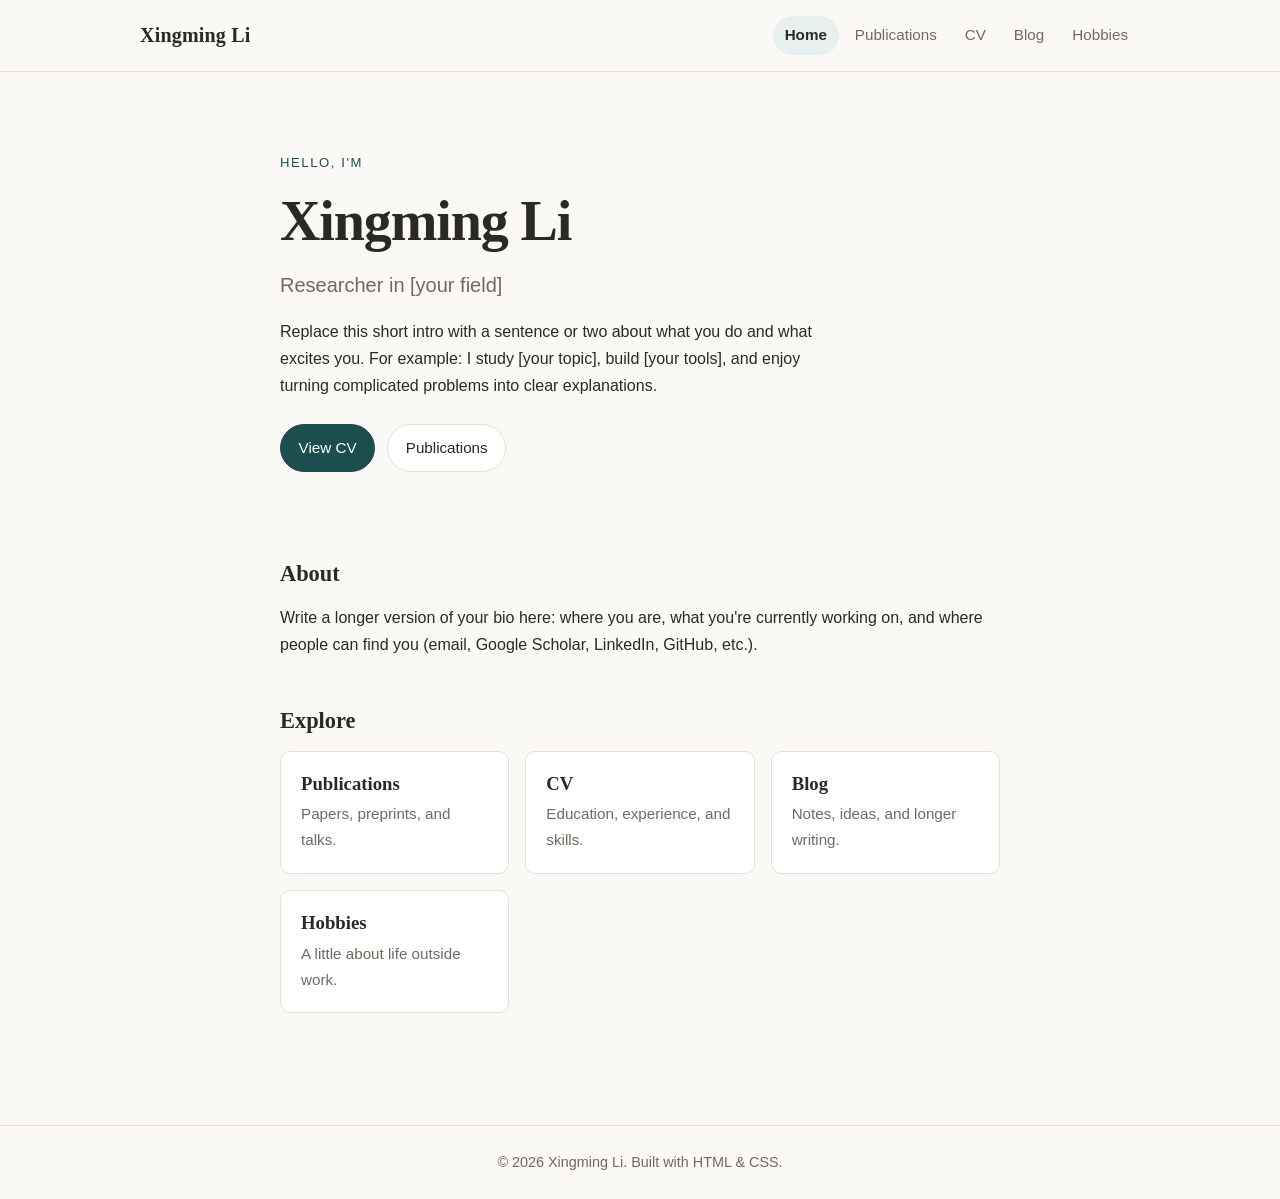
==== index.html @ d1c4b83f "Initial personal website" ====
<!doctype html>
<html lang="en">
<head>
  <meta charset="utf-8">
  <meta name="viewport" content="width=device-width, initial-scale=1">
  <title>Xingming Li — Personal Website</title>
  <meta name="description" content="Personal academic and career website of Xingming Li.">
  <link rel="stylesheet" href="assets/css/style.css">
</head>
<body>
  <header class="site-header">
    <div class="header-inner">
      <a class="site-name" href="index.html">Xingming Li</a>
      <nav class="site-nav" aria-label="Main navigation">
        <a href="index.html" class="active" aria-current="page">Home</a>
        <a href="publications.html">Publications</a>
        <a href="cv.html">CV</a>
        <a href="blog.html">Blog</a>
        <a href="hobbies.html">Hobbies</a>
      </nav>
    </div>
  </header>

  <main>
    <section class="hero">
      <p class="eyebrow">Hello, I'm</p>
      <h1>Xingming Li</h1>
      <p class="tagline">Researcher in [your field]</p>
      <p class="hero-text">
        Replace this short intro with a sentence or two about what you do and what
        excites you. For example: I study [your topic], build [your tools], and
        enjoy turning complicated problems into clear explanations.
      </p>
      <div class="hero-actions">
        <a class="btn btn-primary" href="cv.html">View CV</a>
        <a class="btn" href="publications.html">Publications</a>
      </div>
    </section>

    <section class="about">
      <h2 class="section-title">About</h2>
      <p>
        Write a longer version of your bio here: where you are, what you're
        currently working on, and where people can find you (email, Google Scholar,
        LinkedIn, GitHub, etc.).
      </p>
    </section>

    <section>
      <h2 class="section-title">Explore</h2>
      <div class="link-grid">
        <a class="link-card" href="publications.html">
          <h3>Publications</h3>
          <p>Papers, preprints, and talks.</p>
        </a>
        <a class="link-card" href="cv.html">
          <h3>CV</h3>
          <p>Education, experience, and skills.</p>
        </a>
        <a class="link-card" href="blog.html">
          <h3>Blog</h3>
          <p>Notes, ideas, and longer writing.</p>
        </a>
        <a class="link-card" href="hobbies.html">
          <h3>Hobbies</h3>
          <p>A little about life outside work.</p>
        </a>
      </div>
    </section>
  </main>

  <footer>
    <p>© <span id="year"></span> Xingming Li. Built with HTML &amp; CSS.</p>
  </footer>

  <script src="assets/js/main.js"></script>
</body>
</html>
---- assets/css/style.css ----
:root {
  --bg: #faf9f6;
  --surface: #ffffff;
  --ink: #2b2925;
  --muted: #6f6a61;
  --line: #e5e1d7;
  --accent: #1d4e4f;
  --accent-soft: #e8f0ef;
  --radius: 10px;
  --max-width: 760px;
}

* {
  box-sizing: border-box;
}

html {
  scroll-behavior: smooth;
}

body {
  margin: 0;
  font-family: -apple-system, BlinkMacSystemFont, "Segoe UI", Roboto, Helvetica,
    Arial, sans-serif;
  background: var(--bg);
  color: var(--ink);
  line-height: 1.7;
}

a {
  color: var(--accent);
  text-decoration: none;
}

a:hover {
  text-decoration: underline;
}

/* Header */

.site-header {
  position: sticky;
  top: 0;
  z-index: 10;
  background: rgba(250, 249, 246, 0.92);
  backdrop-filter: blur(8px);
  border-bottom: 1px solid var(--line);
}

.header-inner {
  max-width: 1040px;
  margin: 0 auto;
  padding: 1rem 1.25rem;
  display: flex;
  align-items: center;
  justify-content: space-between;
  gap: 1rem;
  flex-wrap: wrap;
}

.site-name {
  font-family: Georgia, "Iowan Old Style", "Times New Roman", serif;
  font-size: 1.25rem;
  font-weight: 600;
  color: var(--ink);
  letter-spacing: 0.01em;
}

.site-name:hover {
  color: var(--accent);
  text-decoration: none;
}

.site-nav {
  display: flex;
  flex-wrap: wrap;
  gap: 0.25rem;
}

.site-nav a {
  color: var(--muted);
  padding: 0.4rem 0.75rem;
  border-radius: 999px;
  font-size: 0.95rem;
}

.site-nav a:hover {
  color: var(--ink);
  background: var(--accent-soft);
  text-decoration: none;
}

.site-nav a.active {
  color: var(--ink);
  background: var(--accent-soft);
  font-weight: 600;
}

/* Layout */

main {
  max-width: var(--max-width);
  margin: 0 auto;
  padding: 3rem 1.25rem 4rem;
}

.hero {
  padding: 2rem 0 2.5rem;
}

.eyebrow {
  text-transform: uppercase;
  letter-spacing: 0.12em;
  font-size: 0.82rem;
  color: var(--accent);
  margin: 0 0 0.75rem;
}

h1,
h2,
h3 {
  font-family: Georgia, "Iowan Old Style", "Times New Roman", serif;
  line-height: 1.25;
}

h1 {
  font-size: clamp(2.5rem, 6vw, 3.5rem);
  margin: 0 0 0.75rem;
  font-weight: 600;
  letter-spacing: -0.02em;
}

.tagline {
  font-size: 1.25rem;
  color: var(--muted);
  margin: 0 0 1rem;
}

.hero-text {
  max-width: 60ch;
  margin: 0;
}

.hero-actions {
  display: flex;
  flex-wrap: wrap;
  gap: 0.75rem;
  margin-top: 1.5rem;
}

.btn {
  display: inline-block;
  padding: 0.65rem 1.1rem;
  border-radius: 999px;
  border: 1px solid var(--line);
  background: var(--surface);
  color: var(--ink);
  font-size: 0.95rem;
  font-weight: 500;
  cursor: pointer;
  transition: border-color 0.15s ease, color 0.15s ease, transform 0.15s ease;
}

.btn:hover {
  border-color: var(--accent);
  color: var(--accent);
  text-decoration: none;
  transform: translateY(-1px);
}

.btn-primary {
  background: var(--accent);
  border-color: var(--accent);
  color: #fff;
}

.btn-primary:hover {
  background: #173f40;
  border-color: #173f40;
  color: #fff;
}

section {
  margin-bottom: 3rem;
}

.section-title {
  font-size: 1.4rem;
  margin: 0 0 1rem;
}

.page-head {
  padding: 1rem 0 2rem;
}

.page-head h1 {
  font-size: clamp(2rem, 5vw, 2.8rem);
  margin-bottom: 0.5rem;
}

.page-head p {
  color: var(--muted);
  max-width: 65ch;
  margin: 0 0 1.25rem;
}

/* Home cards */

.link-grid {
  display: grid;
  grid-template-columns: repeat(auto-fit, minmax(210px, 1fr));
  gap: 1rem;
}

.link-card {
  display: block;
  background: var(--surface);
  border: 1px solid var(--line);
  border-radius: var(--radius);
  padding: 1.25rem;
  color: var(--ink);
  transition: border-color 0.15s ease, transform 0.15s ease,
    box-shadow 0.15s ease;
}

.link-card:hover {
  border-color: var(--accent);
  color: var(--ink);
  text-decoration: none;
  transform: translateY(-2px);
  box-shadow: 0 6px 18px rgba(43, 41, 37, 0.06);
}

.link-card h3 {
  margin: 0 0 0.4rem;
}

.link-card p {
  margin: 0;
  color: var(--muted);
  font-size: 0.95rem;
}

/* Publications */

.pub-list {
  list-style: none;
  padding: 0;
  margin: 0;
  display: grid;
  gap: 1rem;
}

.pub-list li {
  background: var(--surface);
  border: 1px solid var(--line);
  border-left: 3px solid var(--accent);
  border-radius: var(--radius);
  padding: 1.25rem 1.4rem;
}

.pub-meta {
  font-size: 0.8rem;
  text-transform: uppercase;
  letter-spacing: 0.08em;
  color: var(--accent);
  margin: 0 0 0.3rem;
}

.pub-list h2 {
  font-size: 1.15rem;
  margin: 0 0 0.35rem;
}

.pub-authors {
  margin: 0 0 0.75rem;
  color: var(--muted);
}

.pub-links {
  display: flex;
  flex-wrap: wrap;
  gap: 1rem;
  font-size: 0.9rem;
}

/* CV */

.cv-block {
  margin-bottom: 2.5rem;
}

.cv-block h2 {
  font-size: 1.3rem;
  padding-bottom: 0.4rem;
  border-bottom: 1px solid var(--line);
  margin: 0 0 1.25rem;
}

.cv-item {
  border-left: 2px solid var(--line);
  padding-left: 1.25rem;
  margin-bottom: 1.25rem;
}

.cv-item h3 {
  margin: 0;
  font-size: 1.05rem;
}

.cv-meta {
  color: var(--muted);
  margin: 0.15rem 0 0.4rem;
  font-size: 0.92rem;
}

.cv-item p:last-child {
  margin-bottom: 0;
}

.cv-list {
  padding-left: 1.2rem;
  margin: 0;
  color: var(--ink);
}

.cv-list li {
  margin-bottom: 0.5rem;
}

/* Blog */

.post-list {
  list-style: none;
  padding: 0;
  margin: 0;
  display: grid;
  gap: 1.25rem;
}

.post-card {
  display: block;
  background: var(--surface);
  border: 1px solid var(--line);
  border-radius: var(--radius);
  padding: 1.4rem;
  color: var(--ink);
  transition: border-color 0.15s ease, transform 0.15s ease,
    box-shadow 0.15s ease;
}

.post-card:hover {
  border-color: var(--accent);
  color: var(--ink);
  text-decoration: none;
  transform: translateY(-2px);
  box-shadow: 0 6px 18px rgba(43, 41, 37, 0.06);
}

.post-card time {
  color: var(--muted);
  font-size: 0.85rem;
  text-transform: uppercase;
  letter-spacing: 0.06em;
}

.post-card h2 {
  margin: 0.35rem 0 0.5rem;
  font-size: 1.3rem;
}

.post-card p {
  margin: 0;
  color: var(--muted);
}

.post-meta {
  color: var(--muted);
  margin: 0 0 2rem;
}

.post-body {
  font-size: 1.05rem;
}

.post-body h2 {
  margin-top: 2rem;
}

code {
  background: var(--accent-soft);
  border-radius: 4px;
  padding: 0.1rem 0.35rem;
  font-size: 0.92em;
}

/* Hobbies */

.hobby-grid {
  display: grid;
  grid-template-columns: repeat(auto-fit, minmax(220px, 1fr));
  gap: 1rem;
}

.hobby-card {
  background: var(--surface);
  border: 1px solid var(--line);
  border-radius: var(--radius);
  padding: 1.5rem;
}

.hobby-icon {
  display: block;
  font-size: 1.6rem;
  margin-bottom: 0.75rem;
}

.hobby-card h2 {
  font-size: 1.15rem;
  margin: 0 0 0.4rem;
}

.hobby-card p {
  margin: 0;
  color: var(--muted);
  font-size: 0.95rem;
}

/* 404 */

.not-found {
  text-align: center;
  padding: 5rem 1.25rem;
}

/* Footer */

footer {
  border-top: 1px solid var(--line);
  text-align: center;
  color: var(--muted);
  padding: 1.5rem 1.25rem;
  font-size: 0.9rem;
}

footer p {
  margin: 0;
}

/* Print */

@media print {
  .site-header,
  .btn,
  footer,
  .hero-actions {
    display: none;
  }

  main {
    max-width: none;
    padding: 0;
  }

  body {
    background: #fff;
    color: #000;
  }
}
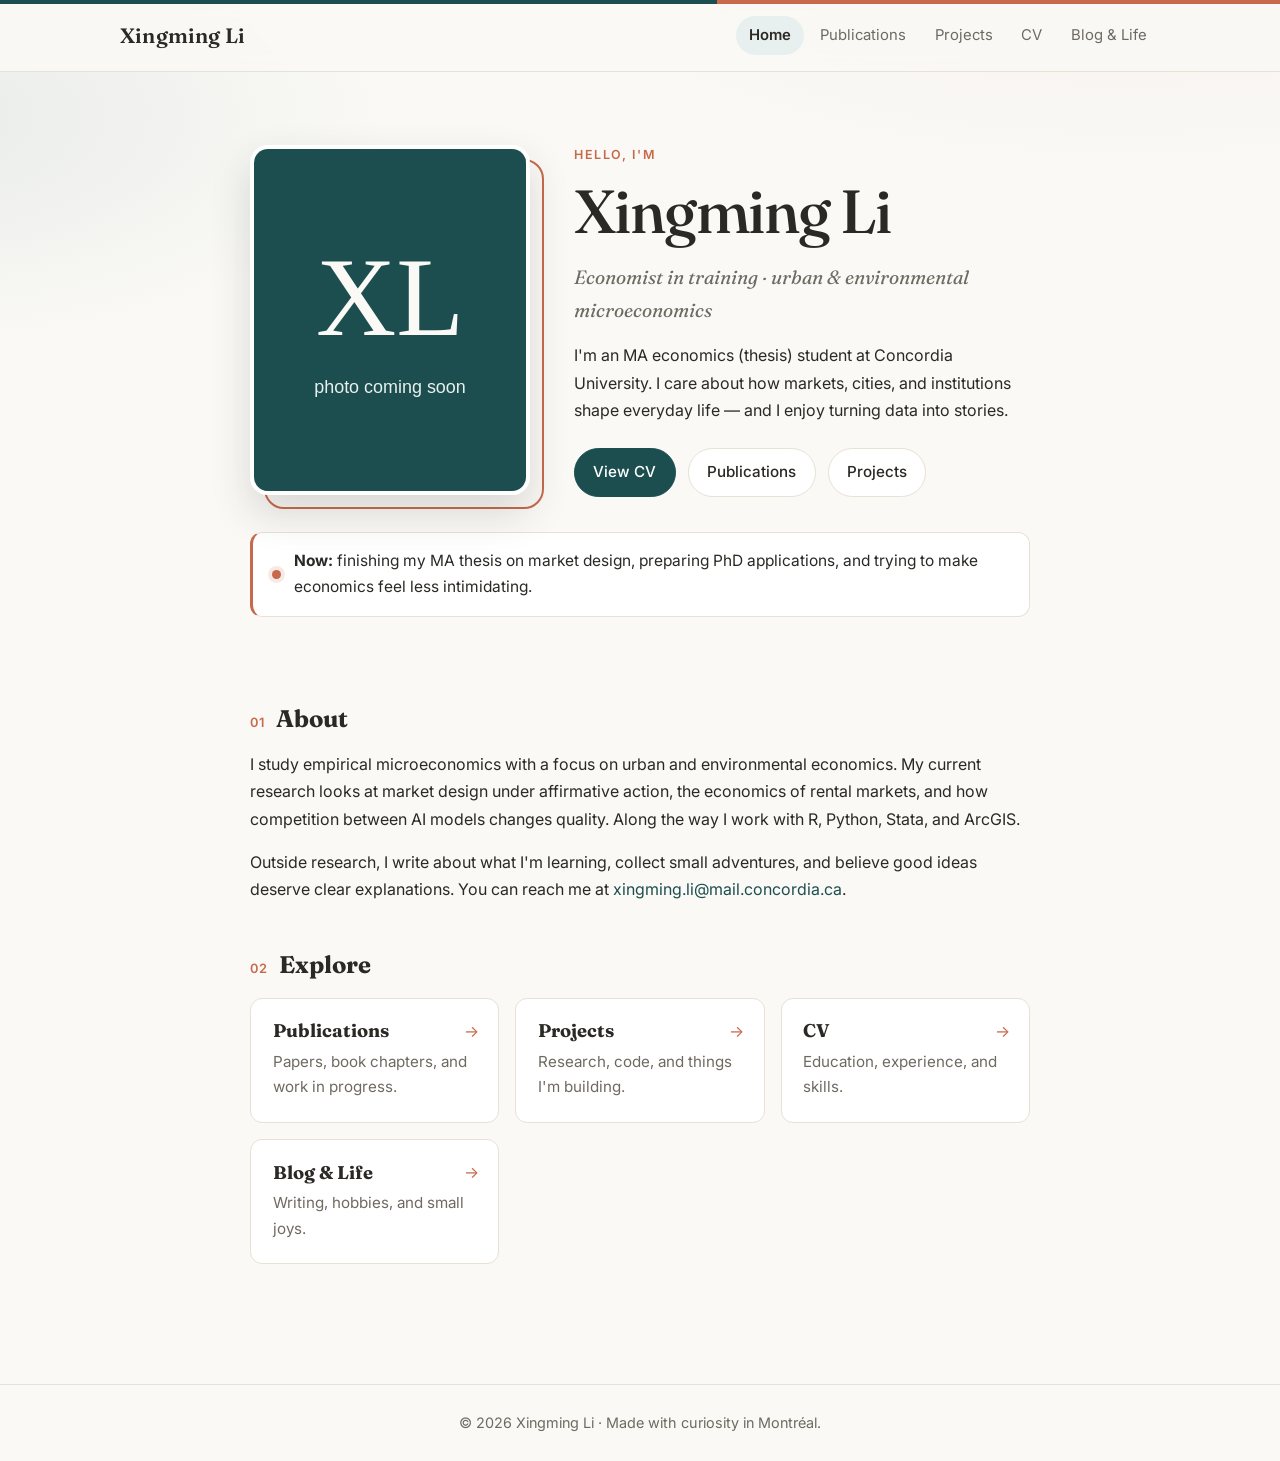
==== commit 322b712b: "Add photo hero, projects page, and blog-and-life section" ====
--- a/index.html
+++ b/index.html
@@ -3,7 +3,7 @@
 <head>
   <meta charset="utf-8">
   <meta name="viewport" content="width=device-width, initial-scale=1">
-  <title>Xingming Li — Personal Website</title>
+  <title>Xingming Li — Economist &amp; Researcher</title>
   <meta name="description" content="Personal academic and career website of Xingming Li.">
   <link rel="stylesheet" href="assets/css/style.css">
 </head>
@@ -14,63 +14,91 @@
       <nav class="site-nav" aria-label="Main navigation">
         <a href="index.html" class="active" aria-current="page">Home</a>
         <a href="publications.html">Publications</a>
+        <a href="projects.html">Projects</a>
         <a href="cv.html">CV</a>
-        <a href="blog.html">Blog</a>
-        <a href="hobbies.html">Hobbies</a>
+        <a href="blog.html">Blog &amp; Life</a>
       </nav>
     </div>
   </header>
 
   <main>
     <section class="hero">
-      <p class="eyebrow">Hello, I'm</p>
-      <h1>Xingming Li</h1>
-      <p class="tagline">Researcher in [your field]</p>
-      <p class="hero-text">
-        Replace this short intro with a sentence or two about what you do and what
-        excites you. For example: I study [your topic], build [your tools], and
-        enjoy turning complicated problems into clear explanations.
-      </p>
-      <div class="hero-actions">
-        <a class="btn btn-primary" href="cv.html">View CV</a>
-        <a class="btn" href="publications.html">Publications</a>
+      <div class="hero-grid">
+        <div class="hero-photo">
+          <img
+            class="profile-photo"
+            src="assets/img/profile.jpg"
+            onerror="this.onerror=null; this.src='assets/img/profile.svg';"
+            alt="Profile photo of Xingming Li"
+          >
+        </div>
+        <div class="hero-copy">
+          <p class="eyebrow">Hello, I'm</p>
+          <h1>Xingming Li</h1>
+          <p class="tagline">Economist in training · urban &amp; environmental microeconomics</p>
+          <p class="hero-text">
+            I'm an MA economics (thesis) student at Concordia University. I care
+            about how markets, cities, and institutions shape everyday life —
+            and I enjoy turning data into stories.
+          </p>
+          <div class="hero-actions">
+            <a class="btn btn-primary" href="cv.html">View CV</a>
+            <a class="btn" href="publications.html">Publications</a>
+            <a class="btn" href="projects.html">Projects</a>
+          </div>
+        </div>
+      </div>
+      <div class="now-strip">
+        <span class="now-dot" aria-hidden="true"></span>
+        <span>
+          <strong>Now:</strong> finishing my MA thesis on market design, preparing
+          PhD applications, and trying to make economics feel less intimidating.
+        </span>
       </div>
     </section>
 
     <section class="about">
-      <h2 class="section-title">About</h2>
+      <h2 class="section-title" data-num="01">About</h2>
       <p>
-        Write a longer version of your bio here: where you are, what you're
-        currently working on, and where people can find you (email, Google Scholar,
-        LinkedIn, GitHub, etc.).
+        I study empirical microeconomics with a focus on urban and environmental
+        economics. My current research looks at market design under affirmative
+        action, the economics of rental markets, and how competition between AI
+        models changes quality. Along the way I work with R, Python, Stata, and
+        ArcGIS.
+      </p>
+      <p>
+        Outside research, I write about what I'm learning, collect small
+        adventures, and believe good ideas deserve clear explanations.
+        You can reach me at
+        <a href="mailto:xingming.li@mail.concordia.ca">xingming.li@mail.concordia.ca</a>.
       </p>
     </section>
 
     <section>
-      <h2 class="section-title">Explore</h2>
+      <h2 class="section-title" data-num="02">Explore</h2>
       <div class="link-grid">
         <a class="link-card" href="publications.html">
           <h3>Publications</h3>
-          <p>Papers, preprints, and talks.</p>
+          <p>Papers, book chapters, and work in progress.</p>
+        </a>
+        <a class="link-card" href="projects.html">
+          <h3>Projects</h3>
+          <p>Research, code, and things I'm building.</p>
         </a>
         <a class="link-card" href="cv.html">
           <h3>CV</h3>
           <p>Education, experience, and skills.</p>
         </a>
         <a class="link-card" href="blog.html">
-          <h3>Blog</h3>
-          <p>Notes, ideas, and longer writing.</p>
-        </a>
-        <a class="link-card" href="hobbies.html">
-          <h3>Hobbies</h3>
-          <p>A little about life outside work.</p>
+          <h3>Blog &amp; Life</h3>
+          <p>Writing, hobbies, and small joys.</p>
         </a>
       </div>
     </section>
   </main>
 
   <footer>
-    <p>© <span id="year"></span> Xingming Li. Built with HTML &amp; CSS.</p>
+    <p>© <span id="year"></span> Xingming Li · Made with curiosity in Montréal.</p>
   </footer>
 
   <script src="assets/js/main.js"></script>
--- a/assets/css/style.css
+++ b/assets/css/style.css
@@ -1,13 +1,20 @@
+@import url("https://fonts.googleapis.com/css2?family=Fraunces:opsz,wght@9..144,400;9..144,500;9..144,600&family=Inter:wght@400;500;600&display=swap");
+
 :root {
   --bg: #faf9f6;
   --surface: #ffffff;
   --ink: #2b2925;
   --muted: #6f6a61;
-  --line: #e5e1d7;
+  --line: #e7e1d6;
   --accent: #1d4e4f;
   --accent-soft: #e8f0ef;
-  --radius: 10px;
-  --max-width: 760px;
+  --accent-warm: #c66a4b;
+  --accent-warm-soft: #f6e9e2;
+  --radius: 12px;
+  --max-width: 820px;
+  --font-display: "Fraunces", Georgia, "Times New Roman", serif;
+  --font-body: "Inter", -apple-system, BlinkMacSystemFont, "Segoe UI", Roboto,
+    Helvetica, Arial, sans-serif;
 }
 
 * {
@@ -20,11 +27,29 @@
 
 body {
   margin: 0;
-  font-family: -apple-system, BlinkMacSystemFont, "Segoe UI", Roboto, Helvetica,
-    Arial, sans-serif;
-  background: var(--bg);
+  font-family: var(--font-body);
+  background:
+    radial-gradient(1100px 480px at 88% -8%, rgba(198, 106, 75, 0.07), transparent 60%),
+    radial-gradient(900px 420px at -8% 8%, rgba(29, 78, 79, 0.08), transparent 55%),
+    var(--bg);
   color: var(--ink);
   line-height: 1.7;
+}
+
+body::before {
+  content: "";
+  position: fixed;
+  top: 0;
+  left: 0;
+  right: 0;
+  height: 4px;
+  background: linear-gradient(90deg, var(--accent) 0 56%, var(--accent-warm) 56% 100%);
+  z-index: 30;
+}
+
+::selection {
+  background: var(--accent-warm);
+  color: #fff;
 }
 
 a {
@@ -41,14 +66,14 @@
 .site-header {
   position: sticky;
   top: 0;
-  z-index: 10;
-  background: rgba(250, 249, 246, 0.92);
-  backdrop-filter: blur(8px);
+  z-index: 20;
+  background: rgba(250, 249, 246, 0.9);
+  backdrop-filter: blur(10px);
   border-bottom: 1px solid var(--line);
 }
 
 .header-inner {
-  max-width: 1040px;
+  max-width: 1080px;
   margin: 0 auto;
   padding: 1rem 1.25rem;
   display: flex;
@@ -59,8 +84,8 @@
 }
 
 .site-name {
-  font-family: Georgia, "Iowan Old Style", "Times New Roman", serif;
-  font-size: 1.25rem;
+  font-family: var(--font-display);
+  font-size: 1.3rem;
   font-weight: 600;
   color: var(--ink);
   letter-spacing: 0.01em;
@@ -74,14 +99,15 @@
 .site-nav {
   display: flex;
   flex-wrap: wrap;
-  gap: 0.25rem;
+  gap: 0.2rem;
 }
 
 .site-nav a {
   color: var(--muted);
-  padding: 0.4rem 0.75rem;
+  padding: 0.42rem 0.8rem;
   border-radius: 999px;
-  font-size: 0.95rem;
+  font-size: 0.93rem;
+  transition: background 0.15s ease, color 0.15s ease;
 }
 
 .site-nav a:hover {
@@ -101,39 +127,72 @@
 main {
   max-width: var(--max-width);
   margin: 0 auto;
-  padding: 3rem 1.25rem 4rem;
+  padding: 3rem 1.25rem 4.5rem;
 }
 
 .hero {
-  padding: 2rem 0 2.5rem;
+  padding: 1.5rem 0 2.5rem;
+}
+
+.hero-grid {
+  display: grid;
+  grid-template-columns: minmax(190px, 280px) 1fr;
+  gap: 2.75rem;
+  align-items: center;
+}
+
+.hero-photo {
+  position: relative;
+}
+
+.hero-photo::after {
+  content: "";
+  position: absolute;
+  inset: 14px -14px -14px 14px;
+  border: 2px solid var(--accent-warm);
+  border-radius: 20px;
+  z-index: -1;
+}
+
+.profile-photo {
+  display: block;
+  width: 100%;
+  aspect-ratio: 4 / 5;
+  object-fit: cover;
+  border-radius: 18px;
+  border: 4px solid var(--surface);
+  box-shadow: 0 18px 40px rgba(43, 41, 37, 0.16);
 }
 
 .eyebrow {
   text-transform: uppercase;
-  letter-spacing: 0.12em;
-  font-size: 0.82rem;
-  color: var(--accent);
-  margin: 0 0 0.75rem;
+  letter-spacing: 0.13em;
+  font-size: 0.78rem;
+  color: var(--accent-warm);
+  margin: 0 0 0.7rem;
+  font-weight: 600;
 }
 
 h1,
 h2,
 h3 {
-  font-family: Georgia, "Iowan Old Style", "Times New Roman", serif;
-  line-height: 1.25;
+  font-family: var(--font-display);
+  line-height: 1.2;
 }
 
 h1 {
-  font-size: clamp(2.5rem, 6vw, 3.5rem);
+  font-size: clamp(2.6rem, 6vw, 3.8rem);
   margin: 0 0 0.75rem;
-  font-weight: 600;
-  letter-spacing: -0.02em;
+  font-weight: 500;
+  letter-spacing: -0.025em;
 }
 
 .tagline {
-  font-size: 1.25rem;
+  font-size: 1.2rem;
   color: var(--muted);
   margin: 0 0 1rem;
+  font-family: var(--font-display);
+  font-style: italic;
 }
 
 .hero-text {
@@ -150,7 +209,7 @@
 
 .btn {
   display: inline-block;
-  padding: 0.65rem 1.1rem;
+  padding: 0.65rem 1.15rem;
   border-radius: 999px;
   border: 1px solid var(--line);
   background: var(--surface);
@@ -158,7 +217,8 @@
   font-size: 0.95rem;
   font-weight: 500;
   cursor: pointer;
-  transition: border-color 0.15s ease, color 0.15s ease, transform 0.15s ease;
+  transition: border-color 0.15s ease, color 0.15s ease, transform 0.15s ease,
+    background 0.15s ease;
 }
 
 .btn:hover {
@@ -180,22 +240,67 @@
   color: #fff;
 }
 
+.now-strip {
+  display: flex;
+  align-items: center;
+  gap: 0.8rem;
+  margin-top: 2.2rem;
+  padding: 0.95rem 1.2rem;
+  background: var(--surface);
+  border: 1px solid var(--line);
+  border-left: 3px solid var(--accent-warm);
+  border-radius: var(--radius);
+  font-size: 0.97rem;
+}
+
+.now-dot {
+  flex: none;
+  width: 0.55rem;
+  height: 0.55rem;
+  border-radius: 50%;
+  background: var(--accent-warm);
+  box-shadow: 0 0 0 4px rgba(198, 106, 75, 0.14);
+  animation: pulse 2.2s ease-in-out infinite;
+}
+
+@keyframes pulse {
+  0%,
+  100% {
+    box-shadow: 0 0 0 3px rgba(198, 106, 75, 0.14);
+  }
+  50% {
+    box-shadow: 0 0 0 7px rgba(198, 106, 75, 0.06);
+  }
+}
+
 section {
   margin-bottom: 3rem;
 }
 
 .section-title {
-  font-size: 1.4rem;
-  margin: 0 0 1rem;
+  font-size: 1.5rem;
+  margin: 0 0 1.1rem;
+  display: flex;
+  align-items: baseline;
+  gap: 0.7rem;
+}
+
+.section-title::before {
+  content: attr(data-num);
+  font-family: var(--font-body);
+  font-size: 0.8rem;
+  font-weight: 600;
+  letter-spacing: 0.08em;
+  color: var(--accent-warm);
 }
 
 .page-head {
-  padding: 1rem 0 2rem;
+  padding: 1rem 0 2.25rem;
 }
 
 .page-head h1 {
-  font-size: clamp(2rem, 5vw, 2.8rem);
-  margin-bottom: 0.5rem;
+  font-size: clamp(2.1rem, 5vw, 3rem);
+  margin-bottom: 0.6rem;
 }
 
 .page-head p {
@@ -208,31 +313,46 @@
 
 .link-grid {
   display: grid;
-  grid-template-columns: repeat(auto-fit, minmax(210px, 1fr));
+  grid-template-columns: repeat(auto-fit, minmax(220px, 1fr));
   gap: 1rem;
 }
 
 .link-card {
   display: block;
+  position: relative;
   background: var(--surface);
   border: 1px solid var(--line);
   border-radius: var(--radius);
-  padding: 1.25rem;
+  padding: 1.35rem;
   color: var(--ink);
   transition: border-color 0.15s ease, transform 0.15s ease,
     box-shadow 0.15s ease;
 }
 
+.link-card::after {
+  content: "→";
+  position: absolute;
+  top: 1.2rem;
+  right: 1.2rem;
+  color: var(--accent-warm);
+  transition: transform 0.15s ease;
+}
+
 .link-card:hover {
   border-color: var(--accent);
   color: var(--ink);
   text-decoration: none;
-  transform: translateY(-2px);
-  box-shadow: 0 6px 18px rgba(43, 41, 37, 0.06);
+  transform: translateY(-3px);
+  box-shadow: 0 10px 24px rgba(43, 41, 37, 0.08);
+}
+
+.link-card:hover::after {
+  transform: translateX(3px);
 }
 
 .link-card h3 {
   margin: 0 0 0.4rem;
+  font-size: 1.15rem;
 }
 
 .link-card p {
@@ -256,25 +376,33 @@
   border: 1px solid var(--line);
   border-left: 3px solid var(--accent);
   border-radius: var(--radius);
-  padding: 1.25rem 1.4rem;
+  padding: 1.35rem 1.5rem;
 }
 
 .pub-meta {
-  font-size: 0.8rem;
+  font-size: 0.78rem;
   text-transform: uppercase;
-  letter-spacing: 0.08em;
+  letter-spacing: 0.09em;
   color: var(--accent);
-  margin: 0 0 0.3rem;
+  margin: 0 0 0.35rem;
+  font-weight: 600;
 }
 
 .pub-list h2 {
-  font-size: 1.15rem;
+  font-size: 1.18rem;
   margin: 0 0 0.35rem;
 }
 
 .pub-authors {
   margin: 0 0 0.75rem;
   color: var(--muted);
+  font-size: 0.96rem;
+}
+
+.pub-note {
+  margin: 0 0 0.75rem;
+  color: var(--muted);
+  font-size: 0.95rem;
 }
 
 .pub-links {
@@ -284,28 +412,104 @@
   font-size: 0.9rem;
 }
 
+/* Projects */
+
+.project-grid {
+  display: grid;
+  grid-template-columns: repeat(auto-fit, minmax(280px, 1fr));
+  gap: 1.25rem;
+}
+
+.project-card {
+  position: relative;
+  overflow: hidden;
+  background: var(--surface);
+  border: 1px solid var(--line);
+  border-radius: var(--radius);
+  padding: 1.5rem;
+}
+
+.project-card::before {
+  content: "";
+  position: absolute;
+  top: 0;
+  left: 0;
+  right: 0;
+  height: 3px;
+  background: linear-gradient(90deg, var(--accent), var(--accent-warm));
+}
+
+.project-status {
+  margin: 0 0 0.5rem;
+  color: var(--accent-warm);
+  font-size: 0.78rem;
+  text-transform: uppercase;
+  letter-spacing: 0.09em;
+  font-weight: 600;
+}
+
+.project-card h2 {
+  margin: 0 0 0.6rem;
+  font-size: 1.2rem;
+}
+
+.project-card p {
+  margin: 0;
+  color: var(--muted);
+  font-size: 0.96rem;
+}
+
+.project-tags {
+  display: flex;
+  flex-wrap: wrap;
+  gap: 0.4rem;
+  margin-top: 1.1rem;
+}
+
+.chip {
+  display: inline-block;
+  padding: 0.18rem 0.65rem;
+  border-radius: 999px;
+  background: var(--accent-soft);
+  color: var(--accent);
+  font-size: 0.78rem;
+  font-weight: 500;
+}
+
 /* CV */
 
 .cv-block {
-  margin-bottom: 2.5rem;
+  margin-bottom: 2.6rem;
 }
 
 .cv-block h2 {
-  font-size: 1.3rem;
-  padding-bottom: 0.4rem;
+  font-size: 1.35rem;
+  padding-bottom: 0.45rem;
   border-bottom: 1px solid var(--line);
-  margin: 0 0 1.25rem;
+  margin: 0 0 1.3rem;
+  display: flex;
+  align-items: baseline;
+  gap: 0.7rem;
+}
+
+.cv-block h2::before {
+  content: attr(data-num);
+  font-family: var(--font-body);
+  font-size: 0.8rem;
+  font-weight: 600;
+  letter-spacing: 0.08em;
+  color: var(--accent-warm);
 }
 
 .cv-item {
-  border-left: 2px solid var(--line);
+  border-left: 2px solid var(--accent-warm);
   padding-left: 1.25rem;
-  margin-bottom: 1.25rem;
+  margin-bottom: 1.4rem;
 }
 
 .cv-item h3 {
   margin: 0;
-  font-size: 1.05rem;
+  font-size: 1.08rem;
 }
 
 .cv-meta {
@@ -321,14 +525,13 @@
 .cv-list {
   padding-left: 1.2rem;
   margin: 0;
-  color: var(--ink);
 }
 
 .cv-list li {
-  margin-bottom: 0.5rem;
-}
-
-/* Blog */
+  margin-bottom: 0.55rem;
+}
+
+/* Blog & Life */
 
 .post-list {
   list-style: none;
@@ -343,30 +546,30 @@
   background: var(--surface);
   border: 1px solid var(--line);
   border-radius: var(--radius);
-  padding: 1.4rem;
+  padding: 1.5rem;
   color: var(--ink);
   transition: border-color 0.15s ease, transform 0.15s ease,
     box-shadow 0.15s ease;
 }
 
 .post-card:hover {
-  border-color: var(--accent);
+  border-color: var(--accent-warm);
   color: var(--ink);
   text-decoration: none;
-  transform: translateY(-2px);
-  box-shadow: 0 6px 18px rgba(43, 41, 37, 0.06);
+  transform: translateY(-3px);
+  box-shadow: 0 10px 24px rgba(43, 41, 37, 0.08);
 }
 
 .post-card time {
   color: var(--muted);
-  font-size: 0.85rem;
+  font-size: 0.82rem;
   text-transform: uppercase;
-  letter-spacing: 0.06em;
+  letter-spacing: 0.07em;
 }
 
 .post-card h2 {
   margin: 0.35rem 0 0.5rem;
-  font-size: 1.3rem;
+  font-size: 1.35rem;
 }
 
 .post-card p {
@@ -407,6 +610,12 @@
   border: 1px solid var(--line);
   border-radius: var(--radius);
   padding: 1.5rem;
+  transition: border-color 0.15s ease, transform 0.15s ease;
+}
+
+.hobby-card:hover {
+  border-color: var(--accent-warm);
+  transform: translateY(-2px);
 }
 
 .hobby-icon {
@@ -439,12 +648,43 @@
   border-top: 1px solid var(--line);
   text-align: center;
   color: var(--muted);
-  padding: 1.5rem 1.25rem;
+  padding: 1.6rem 1.25rem;
   font-size: 0.9rem;
 }
 
 footer p {
   margin: 0;
+}
+
+/* Responsive */
+
+@media (max-width: 680px) {
+  main {
+    padding-top: 2.25rem;
+  }
+
+  .hero-grid {
+    grid-template-columns: 1fr;
+    gap: 2rem;
+  }
+
+  .hero-photo {
+    max-width: 260px;
+    margin: 0 auto;
+  }
+
+  .now-strip {
+    align-items: flex-start;
+  }
+}
+
+@media (prefers-reduced-motion: reduce) {
+  *,
+  *::before,
+  *::after {
+    animation: none !important;
+    transition: none !important;
+  }
 }
 
 /* Print */
@@ -453,7 +693,8 @@
   .site-header,
   .btn,
   footer,
-  .hero-actions {
+  .hero-actions,
+  .now-strip {
     display: none;
   }
 
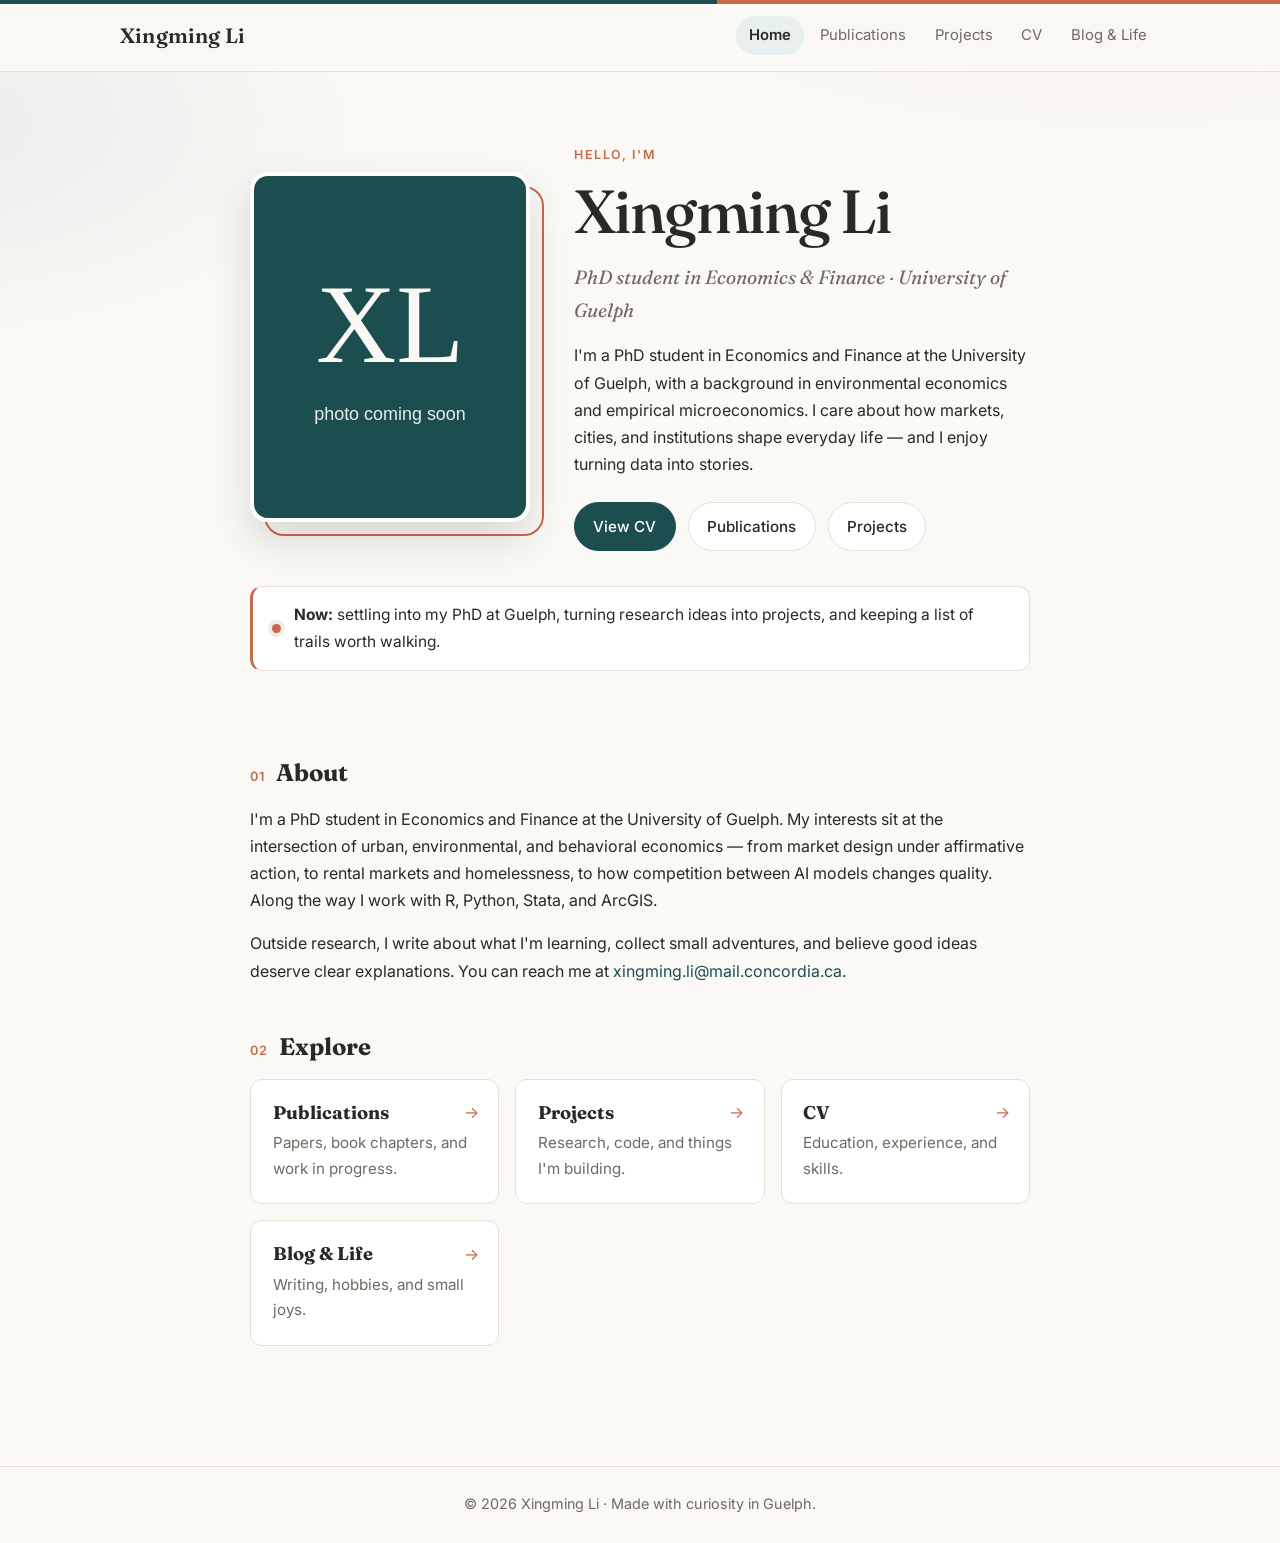
==== commit 8bc1c547: "Update Guelph identity, blog collection pages, and publication links" ====
--- a/index.html
+++ b/index.html
@@ -35,11 +35,12 @@
         <div class="hero-copy">
           <p class="eyebrow">Hello, I'm</p>
           <h1>Xingming Li</h1>
-          <p class="tagline">Economist in training · urban &amp; environmental microeconomics</p>
+          <p class="tagline">PhD student in Economics &amp; Finance · University of Guelph</p>
           <p class="hero-text">
-            I'm an MA economics (thesis) student at Concordia University. I care
-            about how markets, cities, and institutions shape everyday life —
-            and I enjoy turning data into stories.
+            I'm a PhD student in Economics and Finance at the University of
+            Guelph, with a background in environmental economics and empirical
+            microeconomics. I care about how markets, cities, and institutions
+            shape everyday life — and I enjoy turning data into stories.
           </p>
           <div class="hero-actions">
             <a class="btn btn-primary" href="cv.html">View CV</a>
@@ -51,8 +52,8 @@
       <div class="now-strip">
         <span class="now-dot" aria-hidden="true"></span>
         <span>
-          <strong>Now:</strong> finishing my MA thesis on market design, preparing
-          PhD applications, and trying to make economics feel less intimidating.
+          <strong>Now:</strong> settling into my PhD at Guelph, turning research
+          ideas into projects, and keeping a list of trails worth walking.
         </span>
       </div>
     </section>
@@ -60,11 +61,11 @@
     <section class="about">
       <h2 class="section-title" data-num="01">About</h2>
       <p>
-        I study empirical microeconomics with a focus on urban and environmental
-        economics. My current research looks at market design under affirmative
-        action, the economics of rental markets, and how competition between AI
-        models changes quality. Along the way I work with R, Python, Stata, and
-        ArcGIS.
+        I'm a PhD student in Economics and Finance at the University of Guelph.
+        My interests sit at the intersection of urban, environmental, and
+        behavioral economics — from market design under affirmative action, to
+        rental markets and homelessness, to how competition between AI models
+        changes quality. Along the way I work with R, Python, Stata, and ArcGIS.
       </p>
       <p>
         Outside research, I write about what I'm learning, collect small
@@ -98,7 +99,7 @@
   </main>
 
   <footer>
-    <p>© <span id="year"></span> Xingming Li · Made with curiosity in Montréal.</p>
+    <p>© <span id="year"></span> Xingming Li · Made with curiosity in Guelph.</p>
   </footer>
 
   <script src="assets/js/main.js"></script>
--- a/assets/css/style.css
+++ b/assets/css/style.css
@@ -173,6 +173,10 @@
   font-weight: 600;
 }
 
+.eyebrow a {
+  color: var(--accent-warm);
+}
+
 h1,
 h2,
 h3 {
@@ -309,6 +313,17 @@
   margin: 0 0 1.25rem;
 }
 
+.page-intro {
+  color: var(--muted);
+  max-width: 65ch;
+  margin: 0 0 2rem;
+}
+
+.section-note {
+  color: var(--muted);
+  margin: -0.6rem 0 1.25rem;
+}
+
 /* Home cards */
 
 .link-grid {
@@ -635,6 +650,104 @@
   font-size: 0.95rem;
 }
 
+/* Collections & lists */
+
+.collection-grid {
+  display: grid;
+  grid-template-columns: repeat(auto-fit, minmax(210px, 1fr));
+  gap: 1rem;
+}
+
+.collection-card {
+  display: block;
+  position: relative;
+  background: var(--surface);
+  border: 1px solid var(--line);
+  border-radius: var(--radius);
+  padding: 1.4rem;
+  color: var(--ink);
+  transition: border-color 0.15s ease, transform 0.15s ease,
+    box-shadow 0.15s ease;
+}
+
+.collection-card::after {
+  content: "→";
+  position: absolute;
+  top: 1.2rem;
+  right: 1.2rem;
+  color: var(--accent-warm);
+  transition: transform 0.15s ease;
+}
+
+.collection-card:hover {
+  border-color: var(--accent-warm);
+  color: var(--ink);
+  text-decoration: none;
+  transform: translateY(-3px);
+  box-shadow: 0 10px 24px rgba(43, 41, 37, 0.08);
+}
+
+.collection-card:hover::after {
+  transform: translateX(3px);
+}
+
+.collection-icon {
+  display: block;
+  font-size: 1.5rem;
+  margin-bottom: 0.7rem;
+}
+
+.collection-card h3 {
+  margin: 0 0 0.35rem;
+  font-size: 1.15rem;
+}
+
+.collection-card p {
+  margin: 0;
+  color: var(--muted);
+  font-size: 0.93rem;
+}
+
+.entry-list {
+  list-style: none;
+  padding: 0;
+  margin: 0;
+  display: grid;
+  gap: 0.9rem;
+}
+
+.entry-item {
+  display: flex;
+  align-items: center;
+  justify-content: space-between;
+  gap: 1rem;
+  background: var(--surface);
+  border: 1px solid var(--line);
+  border-left: 3px solid var(--accent-warm);
+  border-radius: var(--radius);
+  padding: 1.15rem 1.3rem;
+}
+
+.entry-item h2 {
+  margin: 0 0 0.2rem;
+  font-size: 1.08rem;
+}
+
+.entry-item p {
+  margin: 0;
+  color: var(--muted);
+  font-size: 0.94rem;
+}
+
+.entry-link {
+  font-size: 0.9rem;
+  white-space: nowrap;
+}
+
+.project-card .pub-links {
+  margin-top: 1rem;
+}
+
 /* 404 */
 
 .not-found {
@@ -674,6 +787,11 @@
   }
 
   .now-strip {
+    align-items: flex-start;
+  }
+
+  .entry-item {
+    flex-direction: column;
     align-items: flex-start;
   }
 }
